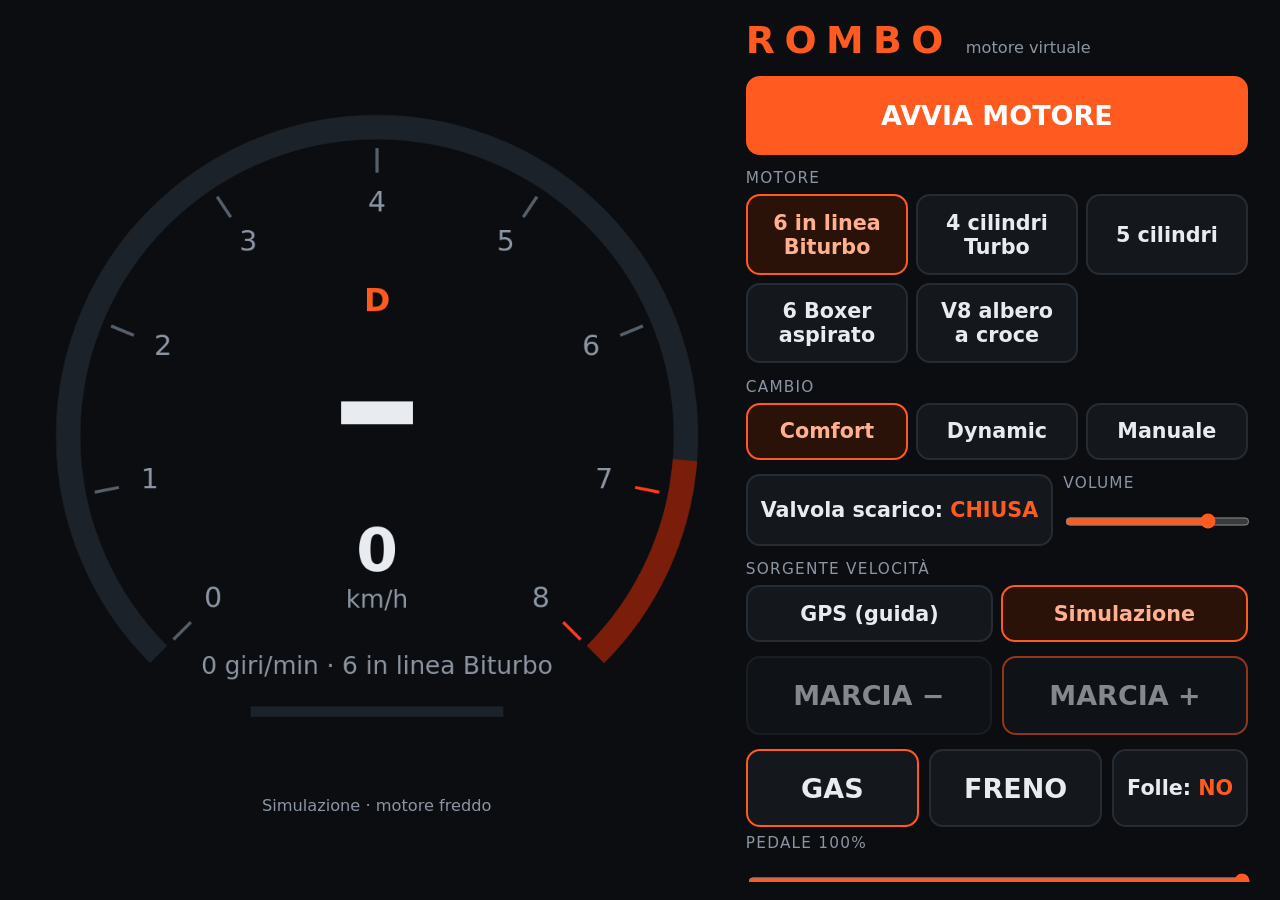
==== index.html @ 6bcfea4c "Rombo — motore virtuale (prima versione)" ====
<!doctype html>
<html lang="it">
<head>
<meta charset="utf-8">
<meta name="viewport" content="width=device-width, initial-scale=1, viewport-fit=cover">
<meta name="theme-color" content="#0b0d10">
<title>Rombo — motore virtuale</title>
<link rel="manifest" href="manifest.webmanifest">
<link rel="icon" href="icons/icon-192.png">
<link rel="stylesheet" href="style.css">
</head>
<body>
<main id="app">
  <section id="cluster">
    <canvas id="gauge" width="900" height="900" aria-label="Contagiri"></canvas>
    <div id="status"><span id="srcStatus">Simulazione</span> · <span id="warmStatus">motore freddo</span></div>
  </section>

  <section id="controls">
    <header><h1>ROMBO</h1><span class="sub">motore virtuale</span></header>

    <button id="startBtn" class="big primary">AVVIA MOTORE</button>

    <div class="group">
      <label>Motore</label>
      <div class="seg" id="presetSeg"></div>
    </div>

    <div class="group">
      <label>Cambio</label>
      <div class="seg" id="modeSeg">
        <button data-v="comfort">Comfort</button>
        <button data-v="dynamic">Dynamic</button>
        <button data-v="manual">Manuale</button>
      </div>
    </div>

    <div class="row">
      <button id="valveBtn" class="toggle">Valvola scarico: <b>CHIUSA</b></button>
      <div class="vol"><label for="vol">Volume</label><input id="vol" type="range" min="0" max="1" step="0.01"></div>
    </div>

    <div class="group">
      <label>Sorgente velocità</label>
      <div class="seg" id="srcSeg">
        <button data-v="gps">GPS (guida)</button>
        <button data-v="sim">Simulazione</button>
      </div>
    </div>

    <div id="shiftRow" class="row">
      <button id="downBtn" class="big">MARCIA −</button>
      <button id="upBtn" class="big accent">MARCIA +</button>
    </div>

    <div id="simPanel" class="group">
      <div class="row">
        <button id="gasBtn" class="big hold accent">GAS</button>
        <button id="brakeBtn" class="big hold">FRENO</button>
        <button id="neutralBtn" class="toggle">Folle: <b>NO</b></button>
      </div>
      <div class="vol"><label for="thr">Pedale <span id="thrVal">100%</span></label><input id="thr" type="range" min="0.1" max="1" step="0.05"></div>
    </div>

    <details id="more">
      <summary>Altre impostazioni</summary>
      <div class="vol"><label for="sens">Sensibilità GPS (carico) <span id="sensVal"></span></label><input id="sens" type="range" min="0.3" max="3" step="0.1"></div>
      <label class="chk"><input type="checkbox" id="hybridChk"> Strato campioni reali CC0 (sperimentale, solo 4T, fino a ~3000 giri)</label>
      <label class="chk"><input type="checkbox" id="mediaChk"> Comandi volante (Media Session)</label>
      <label class="chk"><input type="checkbox" id="routeChk"> Instrada l'audio come sorgente media (prova se l'auto non riproduce)</label>
      <p class="hint">Tasti: ↑ / Invio / Traccia succ. / Play = marcia su · ↓ / Traccia prec. = marcia giù · W = gas · S = freno (simulazione).
      In GPS il suono segue velocità e accelerazione dell'auto; serve HTTPS e il permesso posizione.</p>
    </details>
  </section>
</main>
<audio id="mediaEl" playsinline></audio>
<script type="module" src="app.js"></script>
</body>
</html>
---- style.css ----
:root { --bg:#0b0d10; --panel:#14181d; --line:#262c34; --txt:#e8ecf1; --dim:#8b95a3; --acc:#ff5a1f; --ok:#36c46b; }
* { box-sizing: border-box; -webkit-tap-highlight-color: transparent; }
html, body { margin:0; height:100%; background:var(--bg); color:var(--txt); font-family: system-ui, -apple-system, "Segoe UI", Roboto, sans-serif; user-select:none; touch-action: manipulation; }
#app { display:grid; grid-template-columns: 58fr 42fr; height:100vh; gap:2vh; padding:2vh 2vw; }
#cluster { display:flex; flex-direction:column; align-items:center; justify-content:center; min-height:0; }
#gauge { width:min(100%, 86vh); height:auto; aspect-ratio:1; }
#status { color:var(--dim); font-size:clamp(14px,1.8vh,24px); margin-top:1vh; }
#controls { display:flex; flex-direction:column; gap:1.6vh; overflow:auto; padding-right:.5vw; }
header { display:flex; align-items:baseline; gap:1vw; }
h1 { margin:0; font-size:clamp(26px,4.2vh,56px); letter-spacing:.25em; font-weight:800; color:var(--acc); }
.sub { color:var(--dim); font-size:clamp(14px,1.8vh,22px); }
.group { display:flex; flex-direction:column; gap:.8vh; }
.group > label, .vol label { color:var(--dim); font-size:clamp(13px,1.7vh,22px); text-transform:uppercase; letter-spacing:.08em; }
button { font:inherit; color:var(--txt); background:var(--panel); border:2px solid var(--line); border-radius:14px; padding:1.6vh 1vw; font-size:clamp(16px,2.3vh,30px); font-weight:600; cursor:pointer; }
button:active { transform:scale(.98); }
button.big { padding:2.4vh 1vw; font-size:clamp(18px,3vh,40px); flex:1; }
button.primary { background:var(--acc); border-color:var(--acc); color:#fff; }
button.primary.on { background:#2a1208; color:var(--acc); }
button.accent { border-color:var(--acc); }
button.hold.pressed { background:var(--acc); color:#fff; }
.seg { display:flex; gap:.6vw; }
.seg button { flex:1; }
.seg button.sel { background:#2a1208; border-color:var(--acc); color:#ffb08f; }
.row { display:flex; gap:.8vw; align-items:stretch; }
.toggle b { color:var(--acc); }
.toggle.on { border-color:var(--ok); } .toggle.on b { color:var(--ok); }
.vol { display:flex; flex-direction:column; flex:1; gap:.5vh; justify-content:center; }
input[type=range] { width:100%; height:5vh; accent-color: var(--acc); }
details { color:var(--dim); font-size:clamp(14px,1.8vh,22px); }
summary { cursor:pointer; padding:1vh 0; }
.chk { display:flex; gap:.8vw; align-items:center; padding:.8vh 0; color:var(--txt); }
.chk input { width:3vh; height:3vh; accent-color: var(--acc); }
.hint { line-height:1.4; }
.hidden { display:none !important; }
@media (max-aspect-ratio: 1/1) {
  #app { grid-template-columns: 1fr; height:auto; }
  #gauge { width:min(100%, 60vh); }
  button.big { padding:2vh 2vw; }
}
#shiftRow.dim button { opacity:.55; }
#presetSeg { display:grid; grid-template-columns:repeat(3,1fr); }
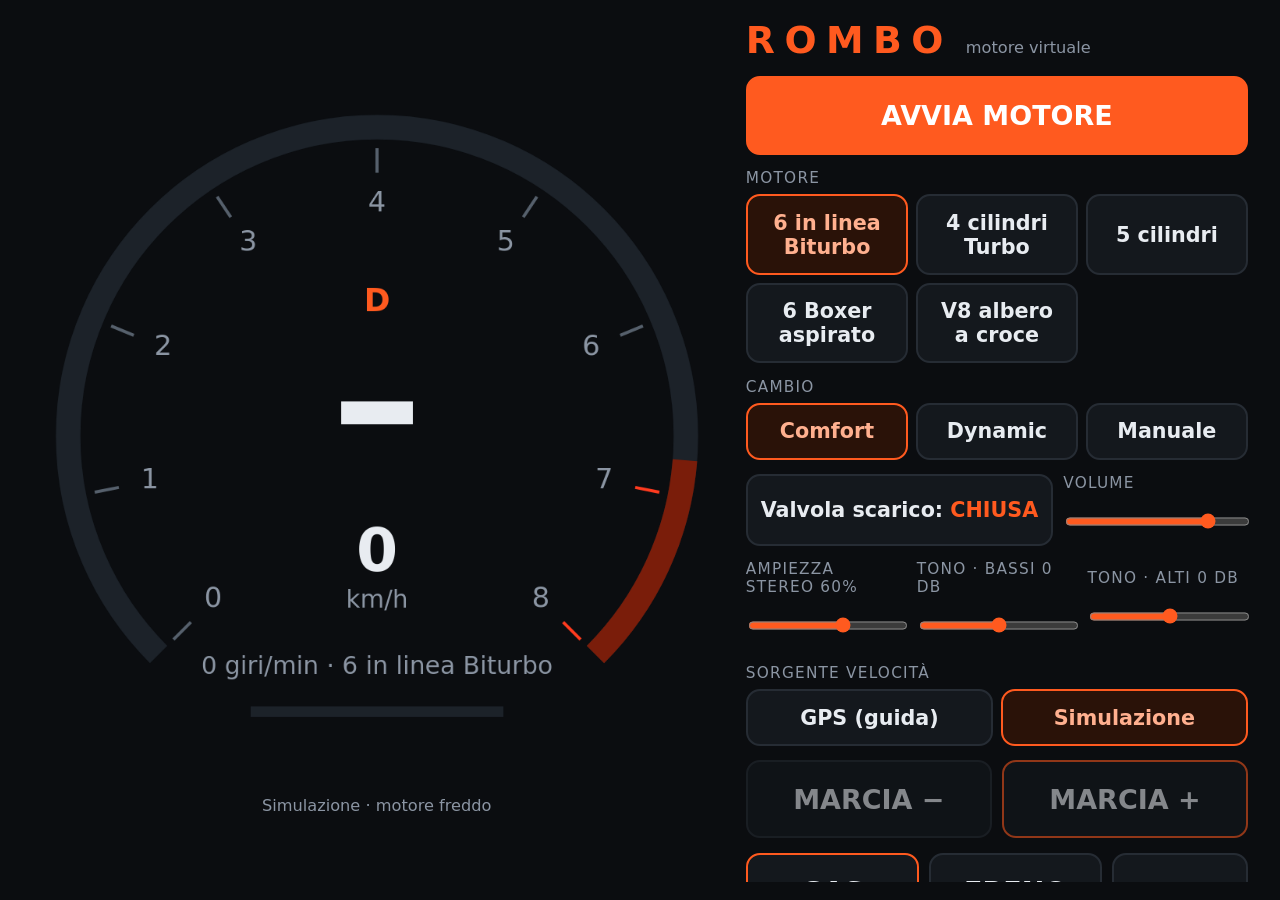
==== commit 884c89f3: "Stereo reale (M/S decorrelato), tono/presenza e compressore, suono meno ovattato in marce alte, giri" ====
--- a/index.html
+++ b/index.html
@@ -39,6 +39,11 @@
       <button id="valveBtn" class="toggle">Valvola scarico: <b>CHIUSA</b></button>
       <div class="vol"><label for="vol">Volume</label><input id="vol" type="range" min="0" max="1" step="0.01"></div>
     </div>
+    <div class="row tone">
+      <div class="vol"><label for="width">Ampiezza stereo <span id="widthVal"></span></label><input id="width" type="range" min="0" max="1" step="0.05"></div>
+      <div class="vol"><label for="bass">Tono · bassi <span id="bassVal"></span></label><input id="bass" type="range" min="-6" max="6" step="1"></div>
+      <div class="vol"><label for="treble">Tono · alti <span id="trebleVal"></span></label><input id="treble" type="range" min="-6" max="6" step="1"></div>
+    </div>
 
     <div class="group">
       <label>Sorgente velocità</label>
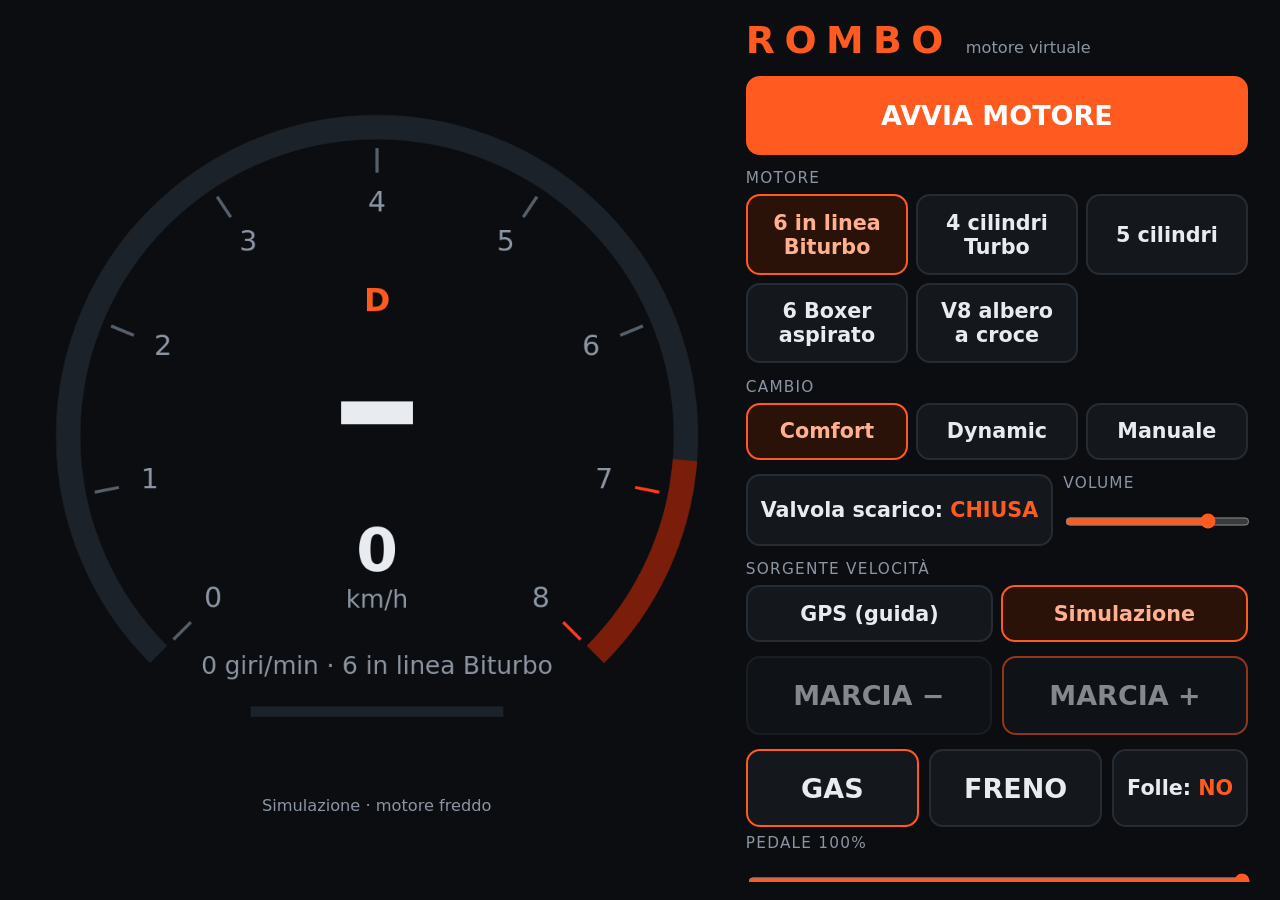
==== commit 86ffb34b: "Ripristina la versione 00ded7b (revert di 884c89f: crash/volume su Tesla); cache rombo-v5" ====
--- a/index.html
+++ b/index.html
@@ -39,11 +39,6 @@
       <button id="valveBtn" class="toggle">Valvola scarico: <b>CHIUSA</b></button>
       <div class="vol"><label for="vol">Volume</label><input id="vol" type="range" min="0" max="1" step="0.01"></div>
     </div>
-    <div class="row tone">
-      <div class="vol"><label for="width">Ampiezza stereo <span id="widthVal"></span></label><input id="width" type="range" min="0" max="1" step="0.05"></div>
-      <div class="vol"><label for="bass">Tono · bassi <span id="bassVal"></span></label><input id="bass" type="range" min="-6" max="6" step="1"></div>
-      <div class="vol"><label for="treble">Tono · alti <span id="trebleVal"></span></label><input id="treble" type="range" min="-6" max="6" step="1"></div>
-    </div>
 
     <div class="group">
       <label>Sorgente velocità</label>
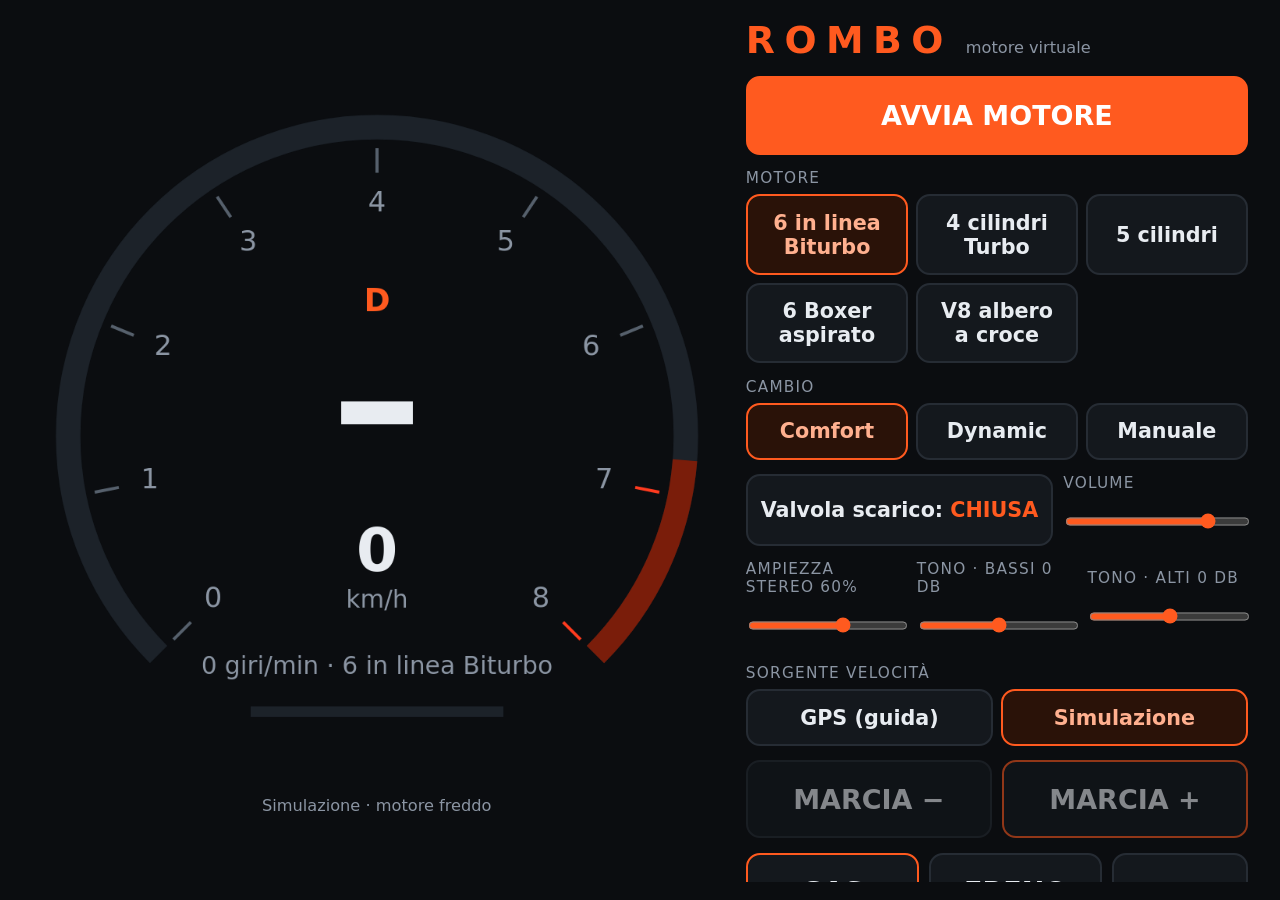
==== commit 73fe0d68: "Correzione Tesla: grafo audio minimo (niente compressore né riconfigurazione canali di uscita), mai " ====
--- a/index.html
+++ b/index.html
@@ -39,6 +39,11 @@
       <button id="valveBtn" class="toggle">Valvola scarico: <b>CHIUSA</b></button>
       <div class="vol"><label for="vol">Volume</label><input id="vol" type="range" min="0" max="1" step="0.01"></div>
     </div>
+    <div class="row tone">
+      <div class="vol"><label for="width">Ampiezza stereo <span id="widthVal"></span></label><input id="width" type="range" min="0" max="1" step="0.05"></div>
+      <div class="vol"><label for="bass">Tono · bassi <span id="bassVal"></span></label><input id="bass" type="range" min="-6" max="6" step="1"></div>
+      <div class="vol"><label for="treble">Tono · alti <span id="trebleVal"></span></label><input id="treble" type="range" min="-6" max="6" step="1"></div>
+    </div>
 
     <div class="group">
       <label>Sorgente velocità</label>
@@ -66,10 +71,15 @@
       <summary>Altre impostazioni</summary>
       <div class="vol"><label for="sens">Sensibilità GPS (carico) <span id="sensVal"></span></label><input id="sens" type="range" min="0.3" max="3" step="0.1"></div>
       <label class="chk"><input type="checkbox" id="hybridChk"> Strato campioni reali CC0 (sperimentale, solo 4T, fino a ~3000 giri)</label>
-      <label class="chk"><input type="checkbox" id="mediaChk"> Comandi volante (Media Session)</label>
+      <label class="chk"><input type="checkbox" id="safeChk"> Modalità sicura (audio minimo: niente EQ/stereo, niente elementi media)</label>
+      <label class="chk"><input type="checkbox" id="mediaChk"> Comandi volante (Media Session) — sperimentale</label>
       <label class="chk"><input type="checkbox" id="routeChk"> Instrada l'audio come sorgente media (prova se l'auto non riproduce)</label>
       <p class="hint">Tasti: ↑ / Invio / Traccia succ. / Play = marcia su · ↓ / Traccia prec. = marcia giù · W = gas · S = freno (simulazione).
       In GPS il suono segue velocità e accelerazione dell'auto; serve HTTPS e il permesso posizione.</p>
+    </details>
+    <details id="logPanel">
+      <summary>Registro errori</summary>
+      <pre id="logBox" class="log"></pre>
     </details>
   </section>
 </main>
--- a/style.css
+++ b/style.css
@@ -39,3 +39,6 @@
 }
 #shiftRow.dim button { opacity:.55; }
 #presetSeg { display:grid; grid-template-columns:repeat(3,1fr); }
+
+.log { white-space:pre-wrap; font-size:clamp(11px,1.4vh,16px); color:var(--dim); max-height:30vh; overflow:auto; background:#0b0d10; padding:.6em; border-radius:8px; }
+#logPanel summary { color:var(--dim); cursor:pointer; padding:.5em 0; }
